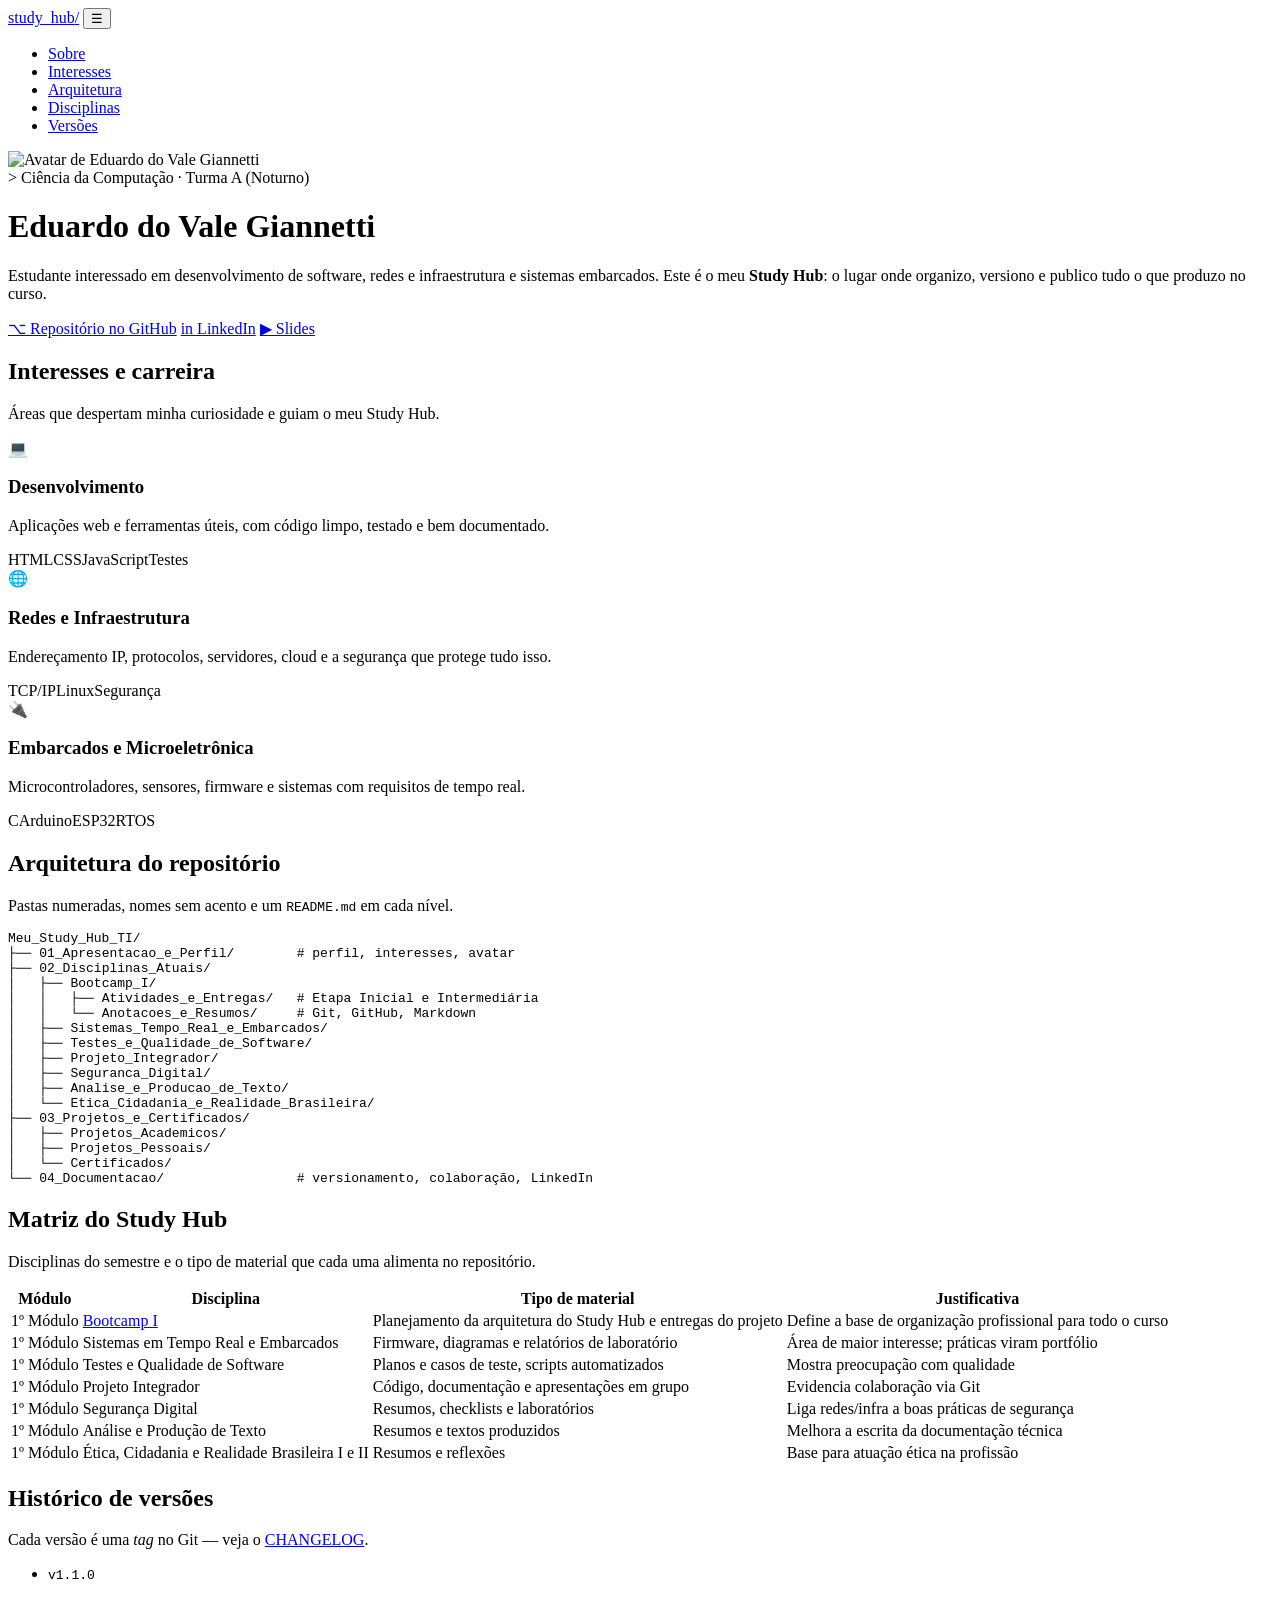
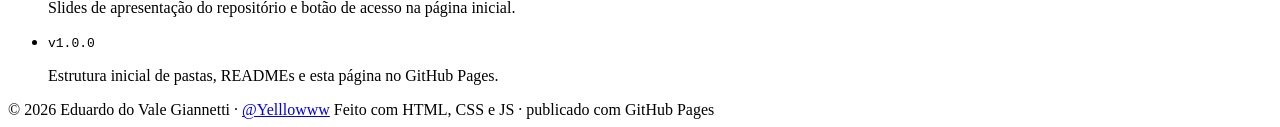
==== index.html @ f12b2634 "Merge branch 'feature/slides' Co-Authored-By: Claude Opus 5.5 <noreply@anthropic.com> Claude-Session" ====
<!DOCTYPE html>
<html lang="pt-BR">
<head>
  <meta charset="UTF-8">
  <meta name="viewport" content="width=device-width, initial-scale=1.0">
  <title>Study Hub · Eduardo do Vale Giannetti</title>
  <meta name="description" content="Portfólio acadêmico e profissional de Eduardo do Vale Giannetti — Ciência da Computação.">
  <link rel="icon" href="01_Apresentacao_e_Perfil/avatar.svg" type="image/svg+xml">
  <link rel="stylesheet" href="assets/css/style.css">
</head>
<body>
  <nav class="nav">
    <div class="container">
      <a class="brand" href="#">study<span>_hub</span>/</a>
      <button class="menu-btn" aria-label="Abrir menu">☰</button>
      <ul>
        <li><a href="#sobre">Sobre</a></li>
        <li><a href="#interesses">Interesses</a></li>
        <li><a href="#arquitetura">Arquitetura</a></li>
        <li><a href="#disciplinas">Disciplinas</a></li>
        <li><a href="#versoes">Versões</a></li>
      </ul>
    </div>
  </nav>

  <header class="hero" id="sobre">
    <div class="container">
      <img class="avatar" src="01_Apresentacao_e_Perfil/avatar.svg" alt="Avatar de Eduardo do Vale Giannetti">
      <div>
        <div class="eyebrow">&gt; Ciência da Computação · Turma A (Noturno)</div>
        <h1>Eduardo do Vale Giannetti</h1>
        <p>Estudante interessado em desenvolvimento de software, redes e infraestrutura e sistemas embarcados. Este é o meu <strong>Study Hub</strong>: o lugar onde organizo, versiono e publico tudo o que produzo no curso.</p>
        <div class="btns">
          <a class="btn primary" href="https://github.com/Yelllowww/Meu_Study_Hub_TI" target="_blank" rel="noopener">⌥ Repositório no GitHub</a>
          <a class="btn" href="https://www.linkedin.com/in/eduardo-do-vale-giannetti-90a27032b" target="_blank" rel="noopener">in LinkedIn</a>
          <a class="btn" href="slides.html">▶ Slides</a>
        </div>
      </div>
    </div>
  </header>

  <main>
    <section id="interesses">
      <div class="container">
        <h2 class="section-title">Interesses e carreira</h2>
        <p class="section-sub">Áreas que despertam minha curiosidade e guiam o meu Study Hub.</p>
        <div class="grid">
          <article class="card">
            <div class="icon">💻</div>
            <h3>Desenvolvimento</h3>
            <p>Aplicações web e ferramentas úteis, com código limpo, testado e bem documentado.</p>
            <div class="tags"><span class="tag">HTML</span><span class="tag">CSS</span><span class="tag">JavaScript</span><span class="tag">Testes</span></div>
          </article>
          <article class="card">
            <div class="icon">🌐</div>
            <h3>Redes e Infraestrutura</h3>
            <p>Endereçamento IP, protocolos, servidores, cloud e a segurança que protege tudo isso.</p>
            <div class="tags"><span class="tag">TCP/IP</span><span class="tag">Linux</span><span class="tag">Segurança</span></div>
          </article>
          <article class="card">
            <div class="icon">🔌</div>
            <h3>Embarcados e Microeletrônica</h3>
            <p>Microcontroladores, sensores, firmware e sistemas com requisitos de tempo real.</p>
            <div class="tags"><span class="tag">C</span><span class="tag">Arduino</span><span class="tag">ESP32</span><span class="tag">RTOS</span></div>
          </article>
        </div>
      </div>
    </section>

    <section id="arquitetura">
      <div class="container">
        <h2 class="section-title">Arquitetura do repositório</h2>
        <p class="section-sub">Pastas numeradas, nomes sem acento e um <code>README.md</code> em cada nível.</p>
<pre class="tree"><span class="d">Meu_Study_Hub_TI/</span>
├── <span class="d">01_Apresentacao_e_Perfil/</span>        <span class="c"># perfil, interesses, avatar</span>
├── <span class="d">02_Disciplinas_Atuais/</span>
│   ├── <span class="d">Bootcamp_I/</span>
│   │   ├── <span class="d">Atividades_e_Entregas/</span>   <span class="c"># Etapa Inicial e Intermediária</span>
│   │   └── <span class="d">Anotacoes_e_Resumos/</span>     <span class="c"># Git, GitHub, Markdown</span>
│   ├── <span class="d">Sistemas_Tempo_Real_e_Embarcados/</span>
│   ├── <span class="d">Testes_e_Qualidade_de_Software/</span>
│   ├── <span class="d">Projeto_Integrador/</span>
│   ├── <span class="d">Seguranca_Digital/</span>
│   ├── <span class="d">Analise_e_Producao_de_Texto/</span>
│   └── <span class="d">Etica_Cidadania_e_Realidade_Brasileira/</span>
├── <span class="d">03_Projetos_e_Certificados/</span>
│   ├── <span class="d">Projetos_Academicos/</span>
│   ├── <span class="d">Projetos_Pessoais/</span>
│   └── <span class="d">Certificados/</span>
└── <span class="d">04_Documentacao/</span>                 <span class="c"># versionamento, colaboração, LinkedIn</span></pre>
      </div>
    </section>

    <section id="disciplinas">
      <div class="container">
        <h2 class="section-title">Matriz do Study Hub</h2>
        <p class="section-sub">Disciplinas do semestre e o tipo de material que cada uma alimenta no repositório.</p>
        <div class="table-wrap">
          <table>
            <thead><tr><th>Módulo</th><th>Disciplina</th><th>Tipo de material</th><th>Justificativa</th></tr></thead>
            <tbody>
              <tr><td>1º Módulo</td><td><a href="https://github.com/Yelllowww/Meu_Study_Hub_TI/tree/main/02_Disciplinas_Atuais/Bootcamp_I">Bootcamp I</a></td><td>Planejamento da arquitetura do Study Hub e entregas do projeto</td><td>Define a base de organização profissional para todo o curso</td></tr>
              <tr><td>1º Módulo</td><td>Sistemas em Tempo Real e Embarcados</td><td>Firmware, diagramas e relatórios de laboratório</td><td>Área de maior interesse; práticas viram portfólio</td></tr>
              <tr><td>1º Módulo</td><td>Testes e Qualidade de Software</td><td>Planos e casos de teste, scripts automatizados</td><td>Mostra preocupação com qualidade</td></tr>
              <tr><td>1º Módulo</td><td>Projeto Integrador</td><td>Código, documentação e apresentações em grupo</td><td>Evidencia colaboração via Git</td></tr>
              <tr><td>1º Módulo</td><td>Segurança Digital</td><td>Resumos, checklists e laboratórios</td><td>Liga redes/infra a boas práticas de segurança</td></tr>
              <tr><td>1º Módulo</td><td>Análise e Produção de Texto</td><td>Resumos e textos produzidos</td><td>Melhora a escrita da documentação técnica</td></tr>
              <tr><td>1º Módulo</td><td>Ética, Cidadania e Realidade Brasileira I e II</td><td>Resumos e reflexões</td><td>Base para atuação ética na profissão</td></tr>
            </tbody>
          </table>
        </div>
      </div>
    </section>


    <section id="versoes">
      <div class="container">
        <h2 class="section-title">Histórico de versões</h2>
        <p class="section-sub">Cada versão é uma <em>tag</em> no Git — veja o <a href="https://github.com/Yelllowww/Meu_Study_Hub_TI/blob/main/CHANGELOG.md">CHANGELOG</a>.</p>
        <ul class="timeline">
          <li><code>v1.1.0</code><p>Slides de apresentação do repositório e botão de acesso na página inicial.</p></li>
          <li><code>v1.0.0</code><p>Estrutura inicial de pastas, READMEs e esta página no GitHub Pages.</p></li>
        </ul>
      </div>
    </section>
  </main>

  <footer>
    <div class="container">
      <span>© <span id="year">2026</span> Eduardo do Vale Giannetti · <a href="https://github.com/Yelllowww">@Yelllowww</a></span>
      <span>Feito com HTML, CSS e JS · publicado com GitHub Pages</span>
    </div>
  </footer>

  <script src="assets/js/main.js"></script>
</body>
</html>
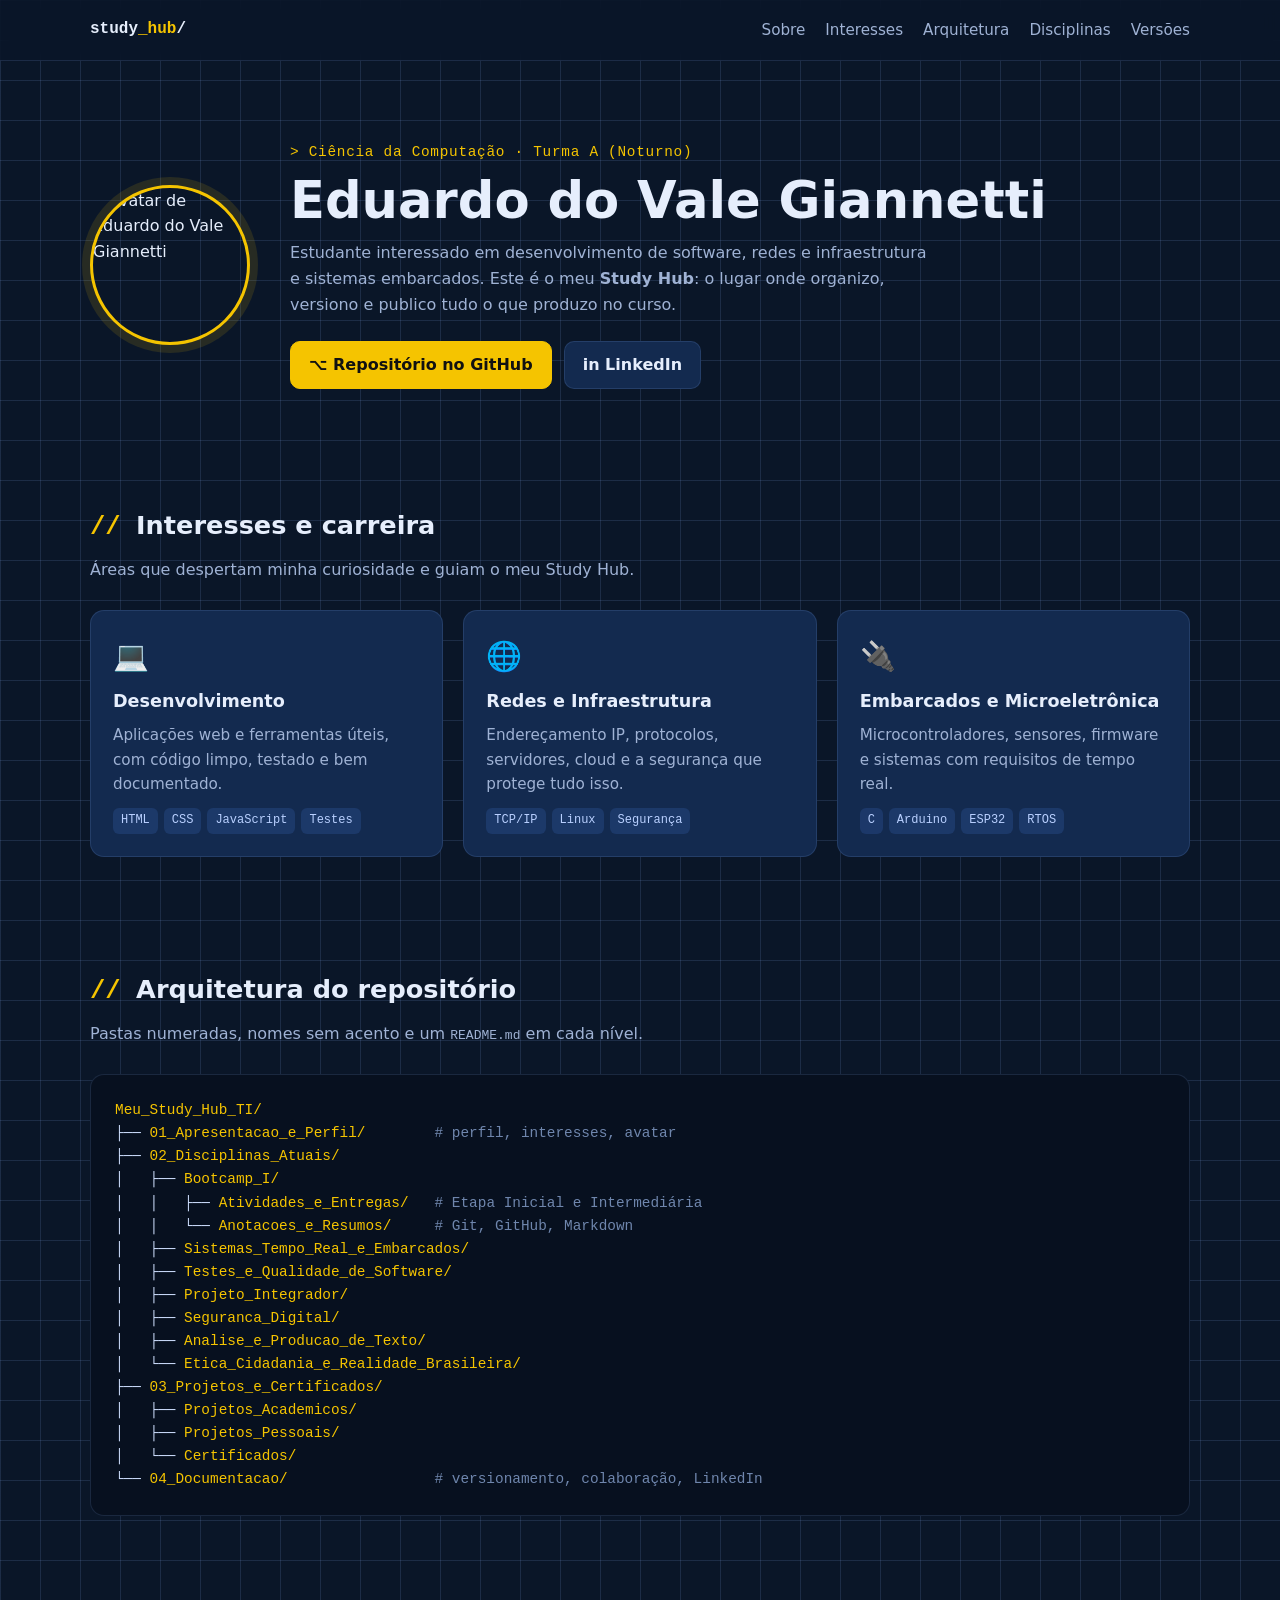
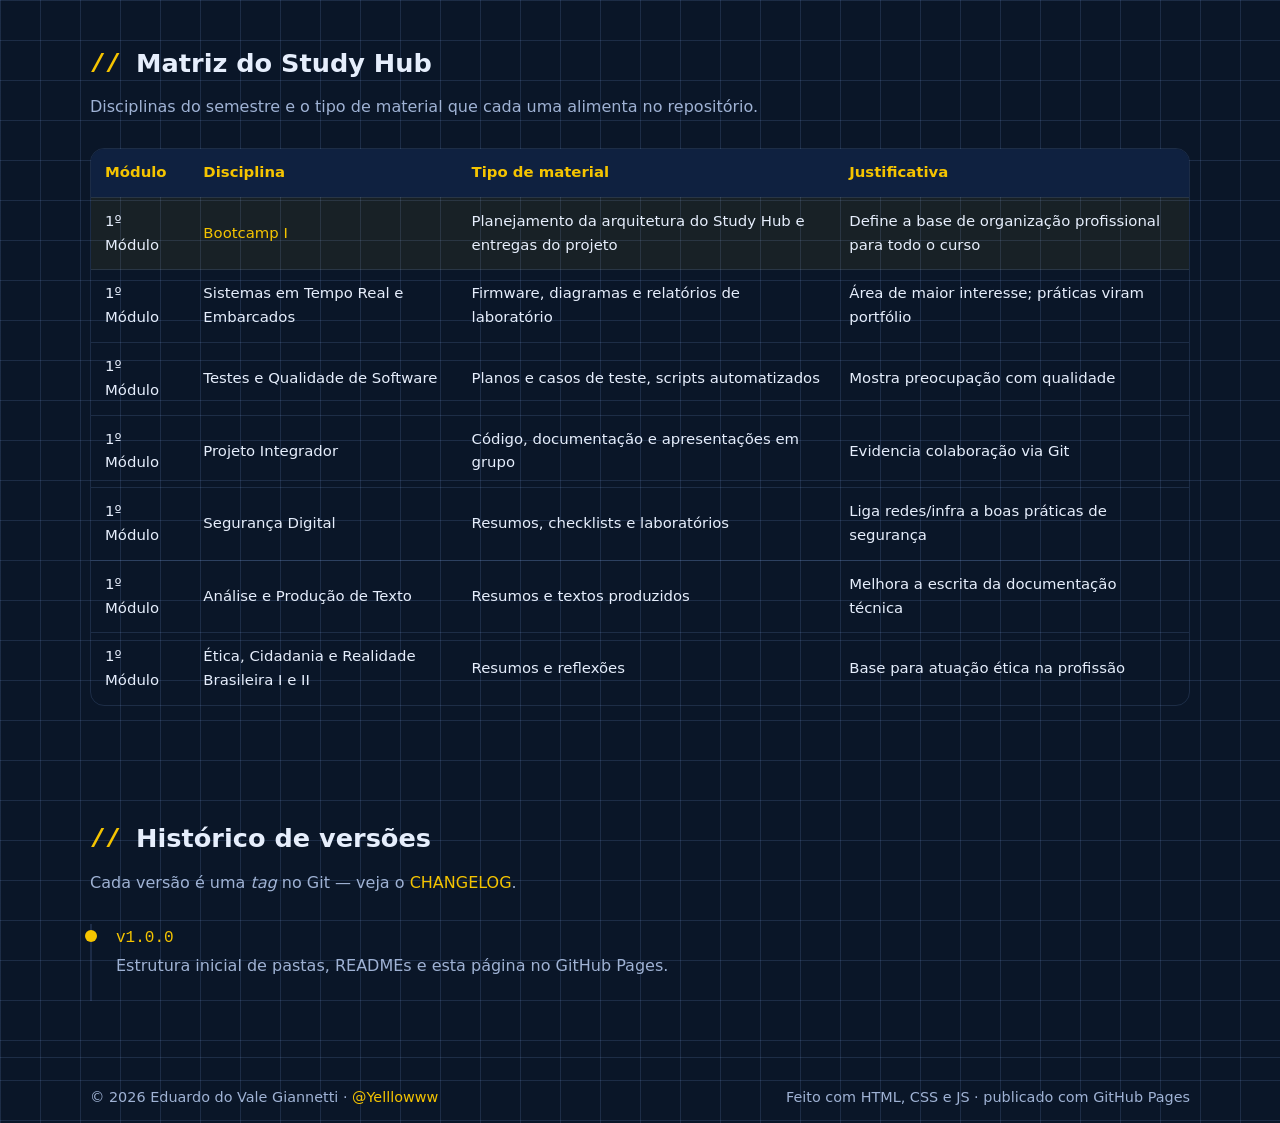
==== commit efae927a: "feat(site): cria página inicial para o GitHub Pages Co-Authored-By: Claude Opus 5.5 <noreply@anthrop" ====
--- a/index.html
+++ b/index.html
@@ -33,7 +33,6 @@
         <div class="btns">
           <a class="btn primary" href="https://github.com/Yelllowww/Meu_Study_Hub_TI" target="_blank" rel="noopener">⌥ Repositório no GitHub</a>
           <a class="btn" href="https://www.linkedin.com/in/eduardo-do-vale-giannetti-90a27032b" target="_blank" rel="noopener">in LinkedIn</a>
-          <a class="btn" href="slides.html">▶ Slides</a>
         </div>
       </div>
     </div>
@@ -118,7 +117,6 @@
         <h2 class="section-title">Histórico de versões</h2>
         <p class="section-sub">Cada versão é uma <em>tag</em> no Git — veja o <a href="https://github.com/Yelllowww/Meu_Study_Hub_TI/blob/main/CHANGELOG.md">CHANGELOG</a>.</p>
         <ul class="timeline">
-          <li><code>v1.1.0</code><p>Slides de apresentação do repositório e botão de acesso na página inicial.</p></li>
           <li><code>v1.0.0</code><p>Estrutura inicial de pastas, READMEs e esta página no GitHub Pages.</p></li>
         </ul>
       </div>
--- a/assets/css/style.css
+++ b/assets/css/style.css
@@ -0,0 +1,119 @@
+:root {
+  --bg: #0a1628;
+  --bg-2: #0f2140;
+  --card: #132a4f;
+  --line: rgba(140, 180, 255, 0.14);
+  --text: #e6eefc;
+  --muted: #9fb2d4;
+  --accent: #f5c400;
+  --accent-2: #4f8cff;
+  --radius: 14px;
+  --mono: "JetBrains Mono", ui-monospace, SFMono-Regular, Menlo, Consolas, monospace;
+  --sans: "Inter", system-ui, -apple-system, "Segoe UI", Roboto, sans-serif;
+}
+
+* { box-sizing: border-box; }
+html { scroll-behavior: smooth; }
+body {
+  margin: 0;
+  font-family: var(--sans);
+  color: var(--text);
+  background-color: var(--bg);
+  background-image:
+    linear-gradient(var(--line) 1px, transparent 1px),
+    linear-gradient(90deg, var(--line) 1px, transparent 1px);
+  background-size: 40px 40px;
+  line-height: 1.6;
+}
+a { color: var(--accent); text-decoration: none; }
+a:hover { text-decoration: underline; }
+img { max-width: 100%; }
+
+.container { width: min(1100px, 100% - 32px); margin-inline: auto; }
+
+/* Navegação */
+.nav {
+  position: sticky; top: 0; z-index: 10;
+  background: rgba(10, 22, 40, 0.85);
+  backdrop-filter: blur(8px);
+  border-bottom: 1px solid var(--line);
+}
+.nav .container { display: flex; align-items: center; justify-content: space-between; height: 60px; gap: 16px; }
+.brand { font-family: var(--mono); font-weight: 700; color: var(--text); }
+.brand span { color: var(--accent); }
+.nav ul { display: flex; gap: 20px; list-style: none; margin: 0; padding: 0; }
+.nav ul a { color: var(--muted); font-size: .95rem; }
+.nav ul a:hover { color: var(--text); text-decoration: none; }
+.menu-btn { display: none; background: none; border: 1px solid var(--line); color: var(--text); border-radius: 8px; padding: 6px 10px; font-size: 1rem; cursor: pointer; }
+
+/* Hero */
+.hero { padding: 80px 0 60px; }
+.hero .container { display: grid; grid-template-columns: auto 1fr; gap: 40px; align-items: center; }
+.avatar { width: 160px; height: 160px; border-radius: 50%; border: 3px solid var(--accent); box-shadow: 0 0 0 8px rgba(245, 196, 0, .12); }
+.eyebrow { font-family: var(--mono); color: var(--accent); font-size: .9rem; letter-spacing: .05em; }
+.hero h1 { font-size: clamp(2rem, 5vw, 3.2rem); line-height: 1.1; margin: 8px 0 12px; }
+.hero p { color: var(--muted); max-width: 640px; margin: 0 0 24px; }
+.btns { display: flex; flex-wrap: wrap; gap: 12px; }
+.btn {
+  display: inline-flex; align-items: center; gap: 8px;
+  padding: 10px 18px; border-radius: 10px; font-weight: 600;
+  border: 1px solid var(--line); color: var(--text); background: var(--card);
+}
+.btn:hover { text-decoration: none; border-color: var(--accent); }
+.btn.primary { background: var(--accent); color: #111; border-color: var(--accent); }
+
+/* Seções */
+section { padding: 56px 0; }
+.section-title { font-size: 1.6rem; margin: 0 0 8px; }
+.section-title::before { content: "// "; color: var(--accent); font-family: var(--mono); }
+.section-sub { color: var(--muted); margin: 0 0 28px; }
+
+.grid { display: grid; gap: 20px; grid-template-columns: repeat(auto-fit, minmax(240px, 1fr)); }
+.card {
+  background: var(--card); border: 1px solid var(--line); border-radius: var(--radius);
+  padding: 22px; transition: transform .2s, border-color .2s;
+}
+.card:hover { transform: translateY(-3px); border-color: rgba(245, 196, 0, .5); }
+.card h3 { margin: 8px 0; font-size: 1.1rem; }
+.card p { color: var(--muted); margin: 0 0 12px; font-size: .95rem; }
+.icon { font-size: 1.8rem; }
+.tags { display: flex; flex-wrap: wrap; gap: 6px; margin-top: 10px; }
+.tag { font-family: var(--mono); font-size: .75rem; padding: 3px 8px; border-radius: 6px; background: rgba(79, 140, 255, .15); color: #b9d0ff; }
+
+/* Árvore de pastas */
+.tree {
+  font-family: var(--mono); font-size: .9rem; background: #07101f; border: 1px solid var(--line);
+  border-radius: var(--radius); padding: 24px; overflow-x: auto; white-space: pre; color: #cfe0ff;
+}
+.tree .d { color: var(--accent); }
+.tree .c { color: #6f86ad; }
+
+/* Tabela */
+.table-wrap { overflow-x: auto; border-radius: var(--radius); border: 1px solid var(--line); }
+table { width: 100%; border-collapse: collapse; min-width: 640px; }
+th, td { padding: 12px 14px; text-align: left; border-bottom: 1px solid var(--line); font-size: .93rem; }
+th { background: var(--bg-2); color: var(--accent); font-weight: 600; }
+tr:last-child td { border-bottom: none; }
+tbody tr:first-child td { background: rgba(245, 196, 0, .06); }
+
+/* Timeline de versões */
+.timeline { list-style: none; padding: 0; margin: 0; border-left: 2px solid var(--line); }
+.timeline li { position: relative; padding: 0 0 22px 24px; }
+.timeline li::before { content: ""; position: absolute; left: -7px; top: 6px; width: 12px; height: 12px; border-radius: 50%; background: var(--accent); }
+.timeline code { font-family: var(--mono); color: var(--accent); }
+.timeline p { margin: 2px 0 0; color: var(--muted); }
+
+footer { border-top: 1px solid var(--line); padding: 28px 0; color: var(--muted); font-size: .9rem; }
+footer .container { display: flex; flex-wrap: wrap; justify-content: space-between; gap: 12px; }
+
+@media (max-width: 720px) {
+  .hero { padding-top: 48px; }
+  .hero .container { grid-template-columns: 1fr; text-align: center; justify-items: center; }
+  .btns { justify-content: center; }
+  .menu-btn { display: block; }
+  .nav ul {
+    display: none; position: absolute; top: 60px; left: 0; right: 0; flex-direction: column;
+    background: var(--bg); padding: 16px; border-bottom: 1px solid var(--line);
+  }
+  .nav ul.open { display: flex; }
+}
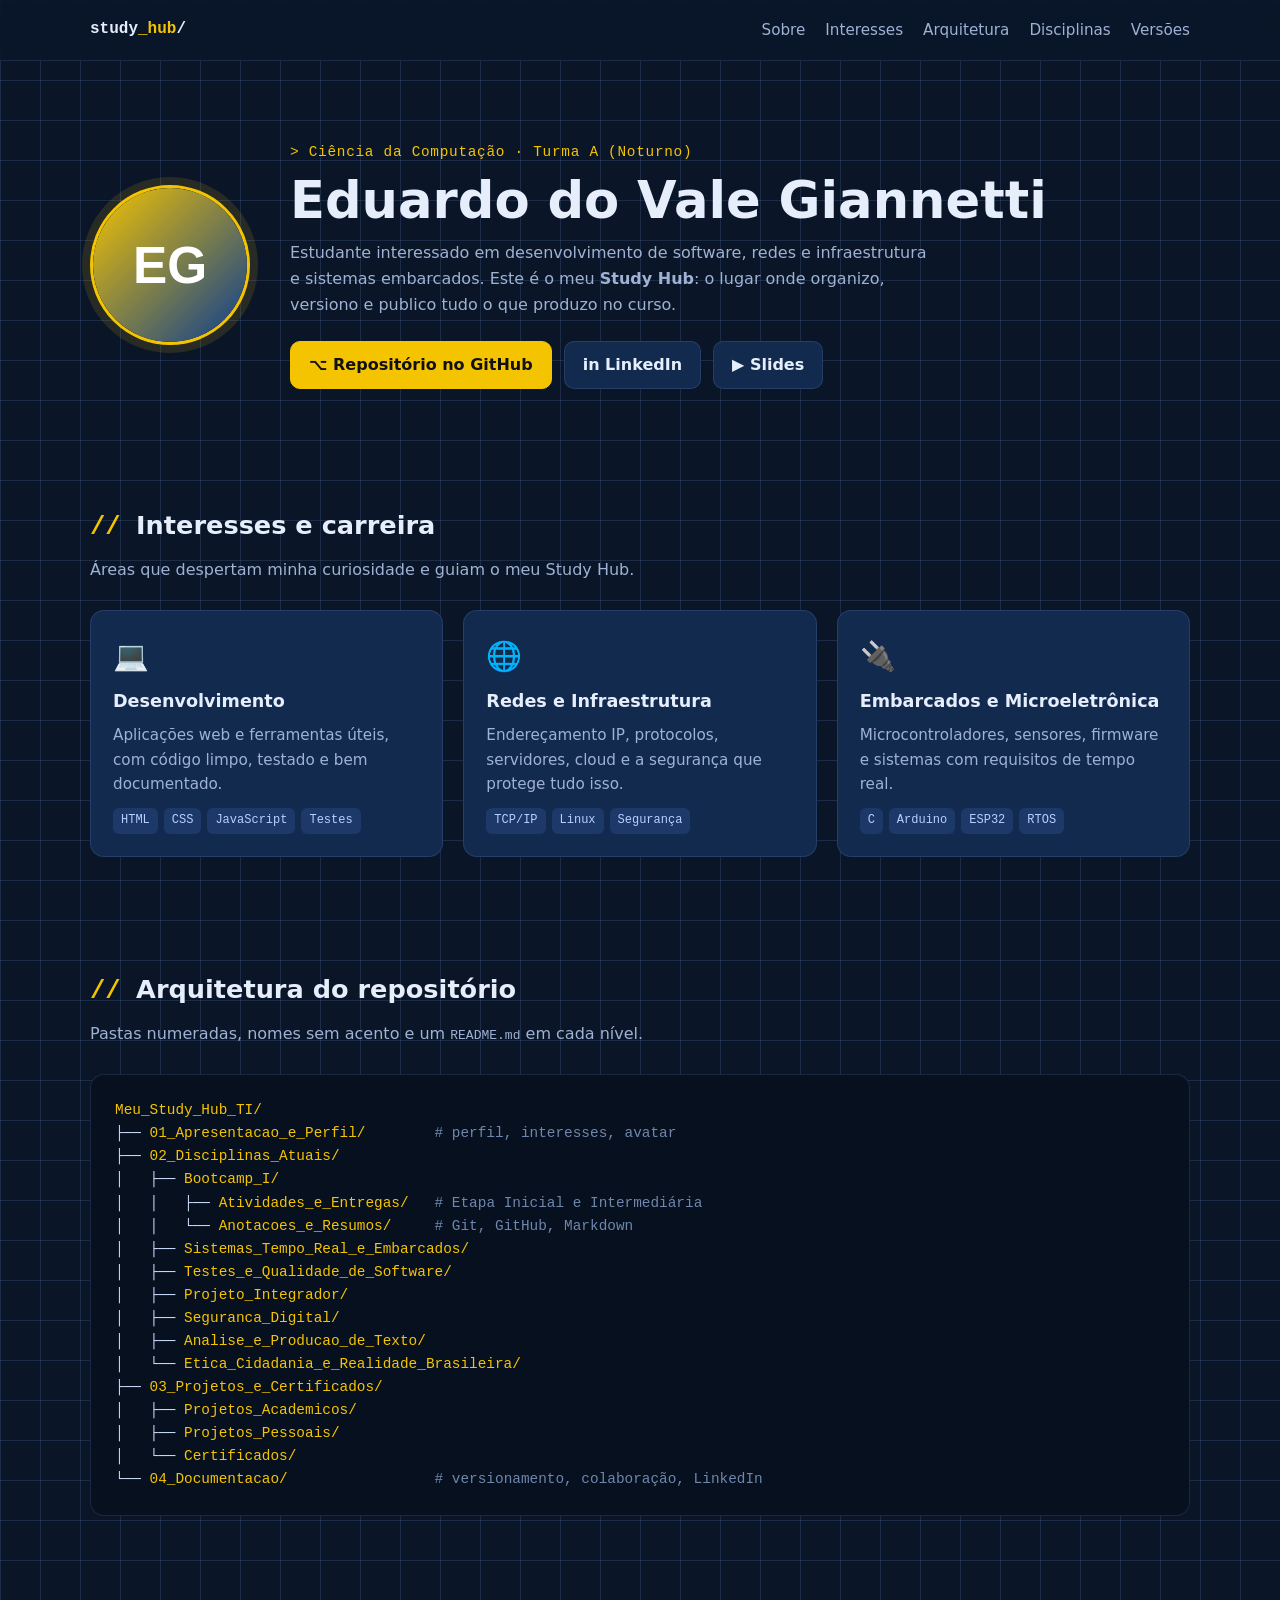
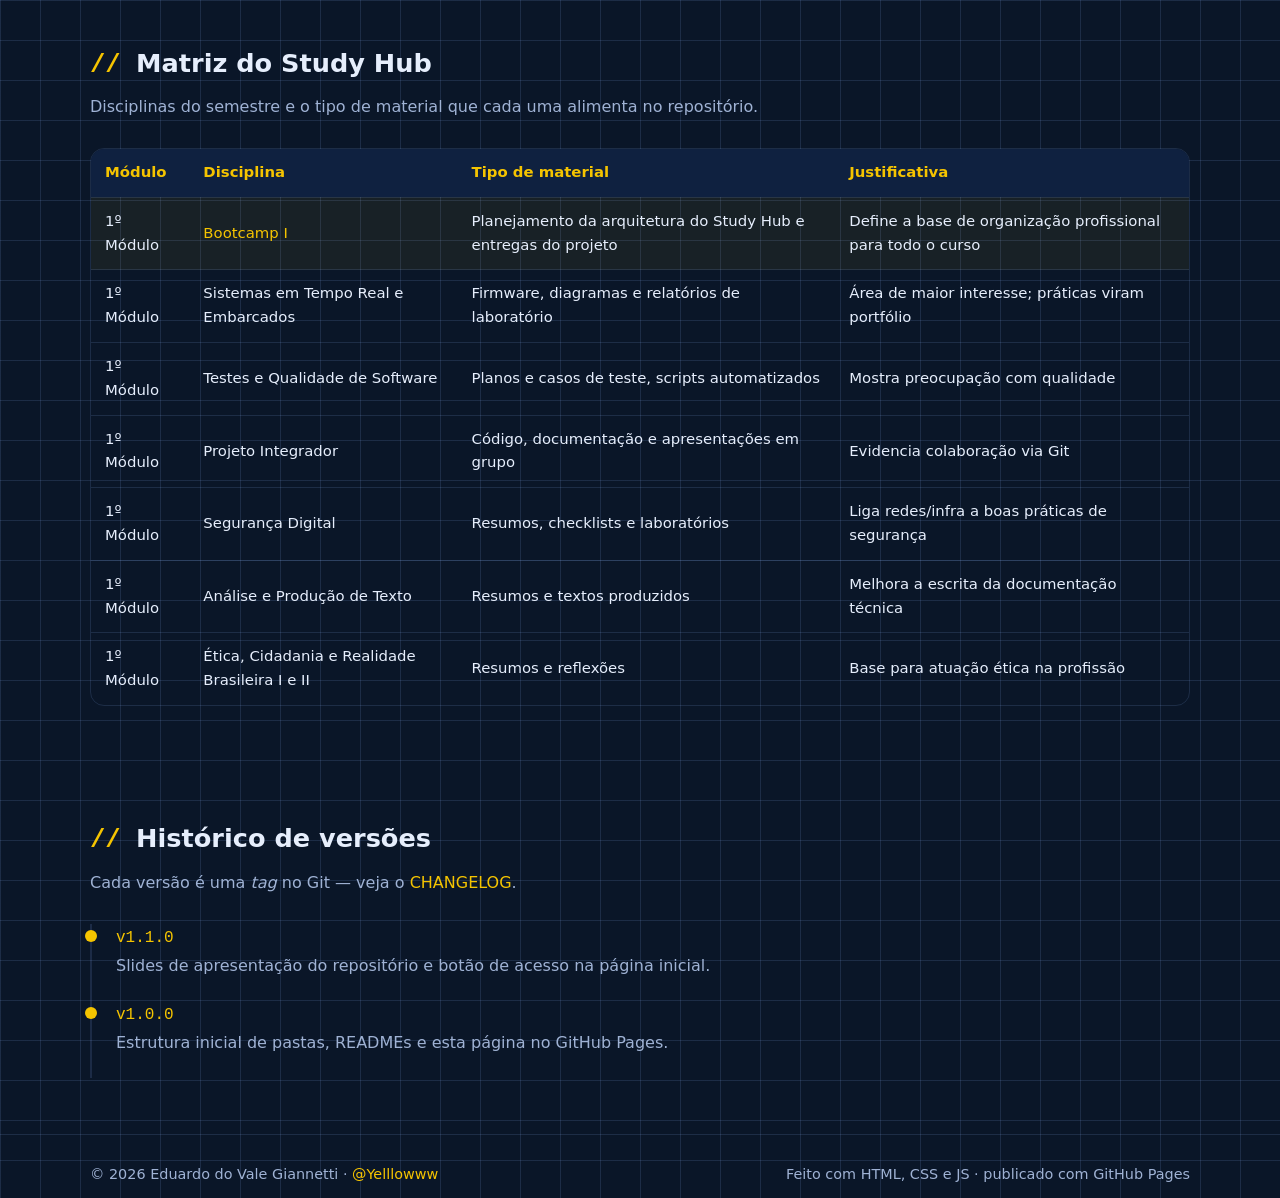
==== commit dc45c88b: "feat(site): adiciona botão dos slides e versão 1.1.0 na página inicial Co-Authored-By: Claude Opus 5" ====
--- a/index.html
+++ b/index.html
@@ -33,6 +33,7 @@
         <div class="btns">
           <a class="btn primary" href="https://github.com/Yelllowww/Meu_Study_Hub_TI" target="_blank" rel="noopener">⌥ Repositório no GitHub</a>
           <a class="btn" href="https://www.linkedin.com/in/eduardo-do-vale-giannetti-90a27032b" target="_blank" rel="noopener">in LinkedIn</a>
+          <a class="btn" href="slides.html">▶ Slides</a>
         </div>
       </div>
     </div>
@@ -117,6 +118,7 @@
         <h2 class="section-title">Histórico de versões</h2>
         <p class="section-sub">Cada versão é uma <em>tag</em> no Git — veja o <a href="https://github.com/Yelllowww/Meu_Study_Hub_TI/blob/main/CHANGELOG.md">CHANGELOG</a>.</p>
         <ul class="timeline">
+          <li><code>v1.1.0</code><p>Slides de apresentação do repositório e botão de acesso na página inicial.</p></li>
           <li><code>v1.0.0</code><p>Estrutura inicial de pastas, READMEs e esta página no GitHub Pages.</p></li>
         </ul>
       </div>
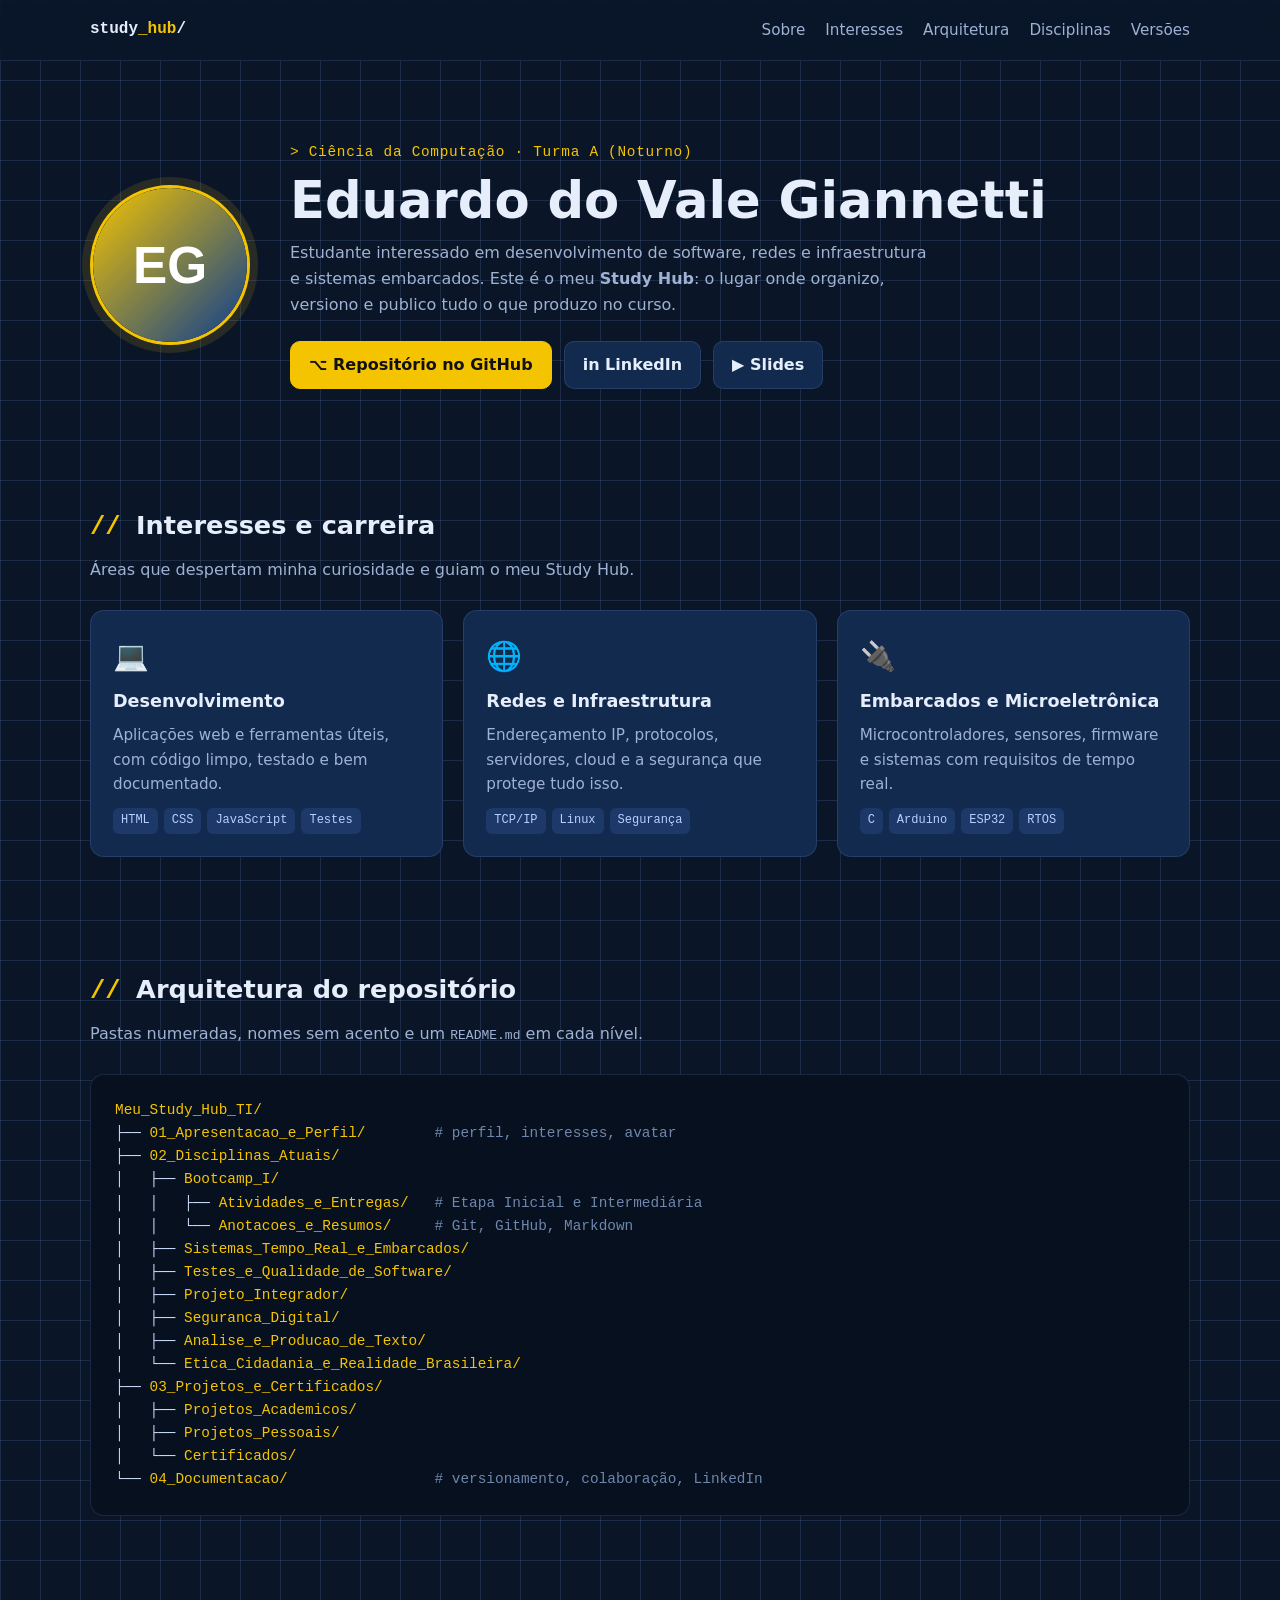
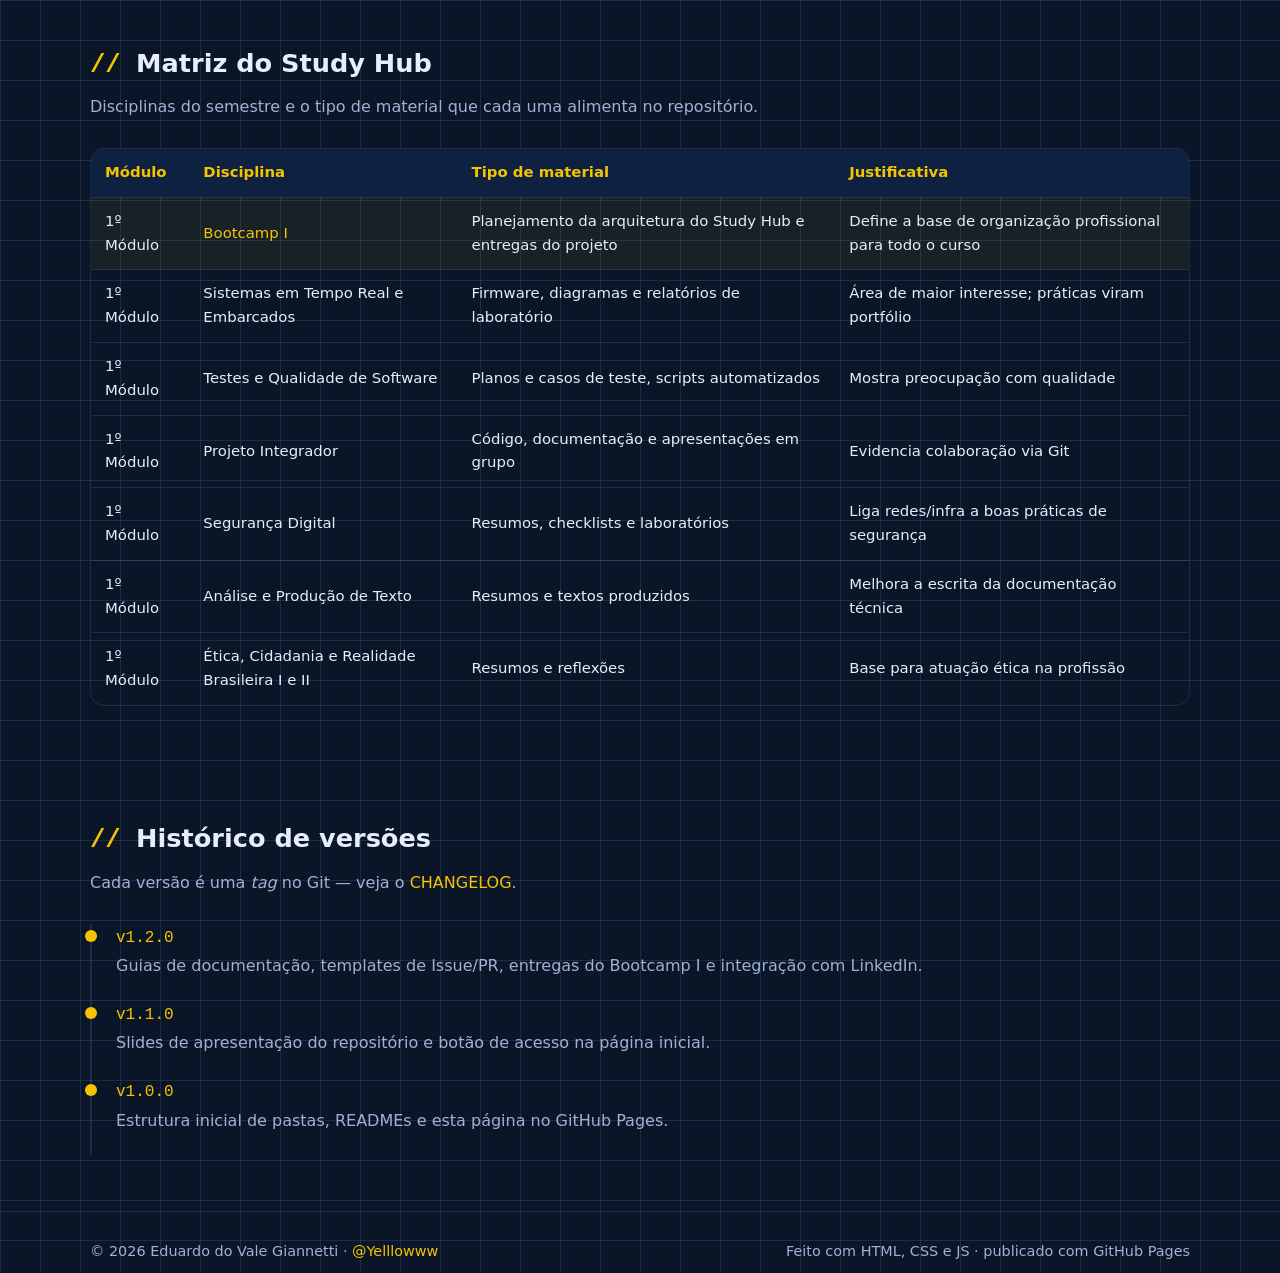
==== commit e599a9a7: "docs: atualiza README, CHANGELOG 1.2.0 e histórico de versões do site Co-Authored-By: Claude Opus 5." ====
--- a/index.html
+++ b/index.html
@@ -118,6 +118,7 @@
         <h2 class="section-title">Histórico de versões</h2>
         <p class="section-sub">Cada versão é uma <em>tag</em> no Git — veja o <a href="https://github.com/Yelllowww/Meu_Study_Hub_TI/blob/main/CHANGELOG.md">CHANGELOG</a>.</p>
         <ul class="timeline">
+          <li><code>v1.2.0</code><p>Guias de documentação, templates de Issue/PR, entregas do Bootcamp I e integração com LinkedIn.</p></li>
           <li><code>v1.1.0</code><p>Slides de apresentação do repositório e botão de acesso na página inicial.</p></li>
           <li><code>v1.0.0</code><p>Estrutura inicial de pastas, READMEs e esta página no GitHub Pages.</p></li>
         </ul>
